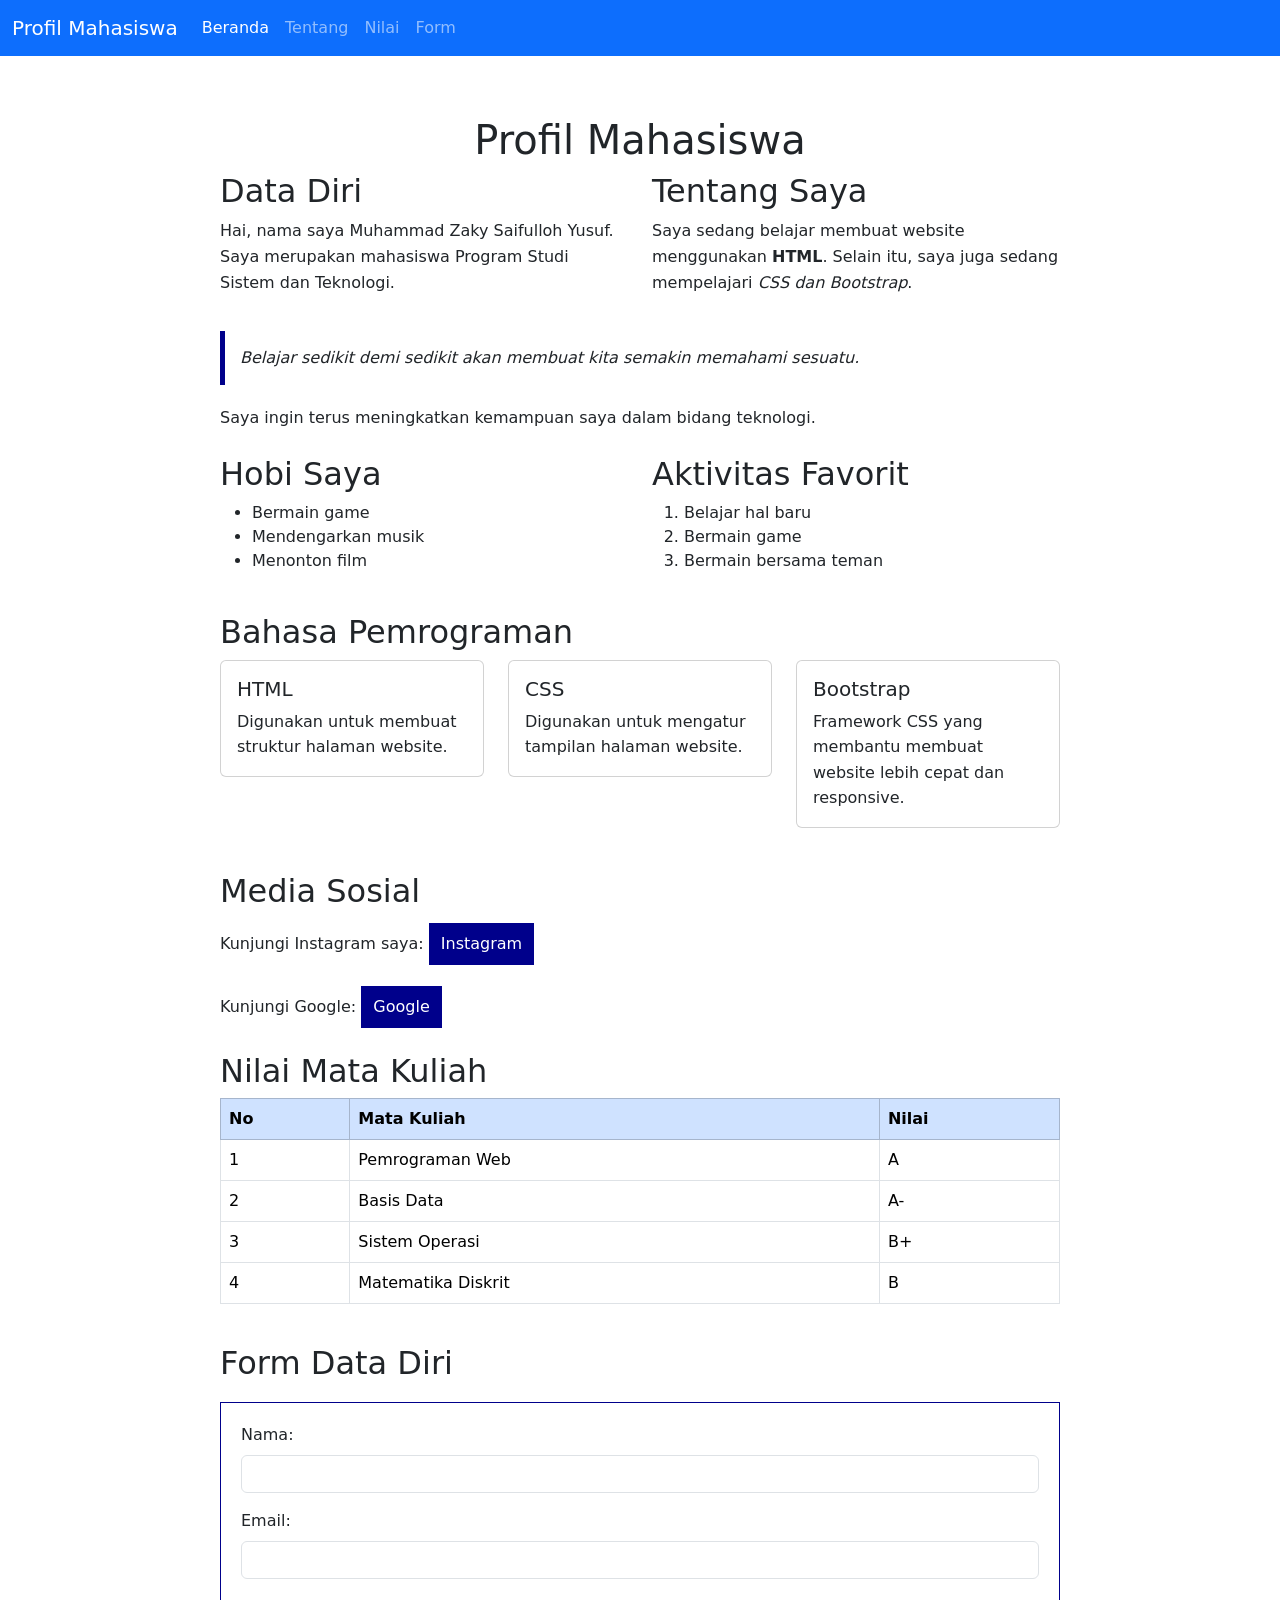
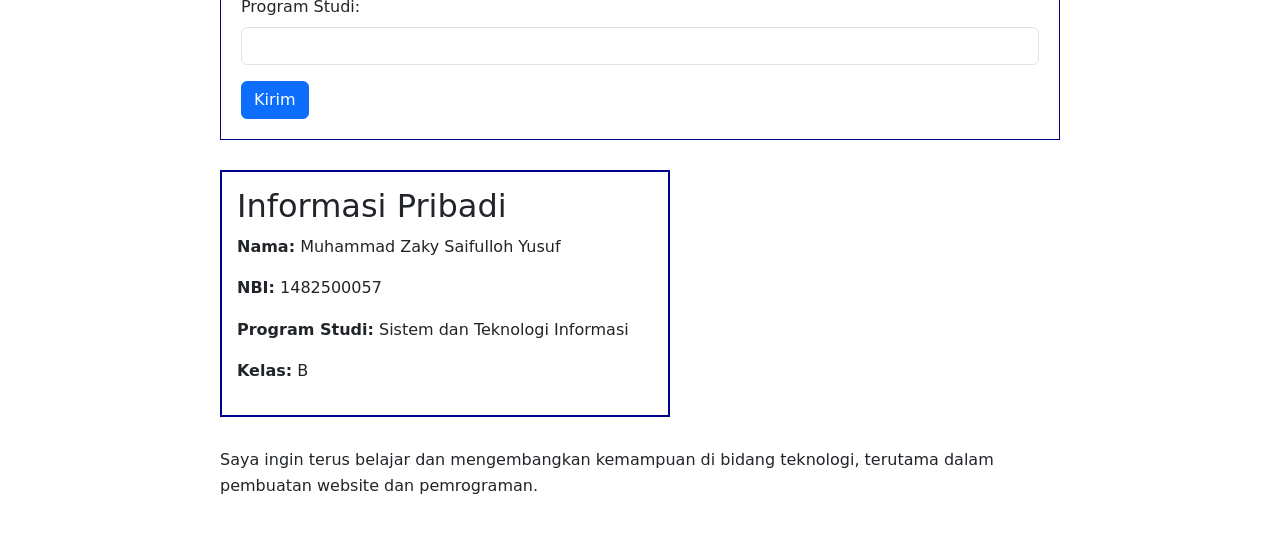
==== index.html @ 0a68be8d "Menambahkan project JavaScript" ====
<!DOCTYPE html>
<html lang="id">

<head>
    <meta charset="UTF-8">
    <meta name="viewport" content="width=device-width, initial-scale=1.0">

    <title>Profil Mahasiswa</title>

    <!-- CSS Buatan Sendiri -->
    <link rel="stylesheet" href="style.css">

    <!-- Bootstrap 5.3.3 -->
    <link
        href="https://cdn.jsdelivr.net/npm/bootstrap@5.3.3/dist/css/bootstrap.min.css"
        rel="stylesheet">
</head>

<body>

    <!-- ================= NAVBAR ================= -->

    <nav class="navbar navbar-expand-lg bg-primary navbar-dark">

        <div class="container-fluid">

            <a class="navbar-brand" href="#">
                Profil Mahasiswa
            </a>

            <button
                class="navbar-toggler"
                type="button"
                data-bs-toggle="collapse"
                data-bs-target="#navbarNav">

                <span class="navbar-toggler-icon"></span>

            </button>

            <div class="collapse navbar-collapse" id="navbarNav">

                <ul class="navbar-nav">

                    <li class="nav-item">
                        <a class="nav-link active" href="#">
                            Beranda
                        </a>
                    </li>

                    <li class="nav-item">
                        <a class="nav-link" href="#tentang">
                            Tentang
                        </a>
                    </li>

                    <li class="nav-item">
                        <a class="nav-link" href="#nilai">
                            Nilai
                        </a>
                    </li>

                    <li class="nav-item">
                        <a class="nav-link" href="#form">
                            Form
                        </a>
                    </li>

                </ul>

            </div>

        </div>

    </nav>


    <!-- ================= ISI HALAMAN ================= -->

    <div class="main-container">

        <!-- Judul -->

        <h1 class="text-center">
            Profil Mahasiswa
        </h1>


        <!-- ================= DATA DIRI & TENTANG ================= -->

        <div class="row">

            <div class="col-md-6">

                <h2>Data Diri</h2>

                <p>
                    Hai, nama saya Muhammad Zaky Saifulloh Yusuf.
                    Saya merupakan mahasiswa Program Studi Sistem
                    dan Teknologi.
                </p>

            </div>


            <div class="col-md-6" id="tentang">

                <h2>Tentang Saya</h2>

                <p>
                    Saya sedang belajar membuat website menggunakan
                    <strong>HTML</strong>. Selain itu, saya juga sedang
                    mempelajari <em>CSS dan Bootstrap</em>.
                </p>

            </div>

        </div>


        <!-- ================= KUTIPAN ================= -->

        <blockquote class="kutipan">

            Belajar sedikit demi sedikit akan membuat kita
            semakin memahami sesuatu.

        </blockquote>

        <p>
            Saya ingin terus meningkatkan kemampuan saya
            dalam bidang teknologi.
        </p>


        <!-- ================= HOBI & AKTIVITAS ================= -->

        <div class="row mt-4">

            <div class="col-md-6">

                <h2>Hobi Saya</h2>

                <ul>
                    <li>Bermain game</li>
                    <li>Mendengarkan musik</li>
                    <li>Menonton film</li>
                </ul>

            </div>


            <div class="col-md-6">

                <h2>Aktivitas Favorit</h2>

                <ol>
                    <li>Belajar hal baru</li>
                    <li>Bermain game</li>
                    <li>Bermain bersama teman</li>
                </ol>

            </div>

        </div>


        <!-- ================= BAHASA PEMROGRAMAN ================= -->

        <h2 class="mt-4">
            Bahasa Pemrograman
        </h2>

        <div class="row">

            <!-- HTML -->

            <div class="col-md-4">

                <div class="card">

                    <div class="card-body">

                        <h5 class="card-title">
                            HTML
                        </h5>

                        <p class="card-text">
                            Digunakan untuk membuat struktur
                            halaman website.
                        </p>

                    </div>

                </div>

            </div>


            <!-- CSS -->

            <div class="col-md-4">

                <div class="card">

                    <div class="card-body">

                        <h5 class="card-title">
                            CSS
                        </h5>

                        <p class="card-text">
                            Digunakan untuk mengatur tampilan
                            halaman website.
                        </p>

                    </div>

                </div>

            </div>


            <!-- Bootstrap -->

            <div class="col-md-4">

                <div class="card">

                    <div class="card-body">

                        <h5 class="card-title">
                            Bootstrap
                        </h5>

                        <p class="card-text">
                            Framework CSS yang membantu membuat
                            website lebih cepat dan responsive.
                        </p>

                    </div>

                </div>

            </div>

        </div>


        <!-- ================= MEDIA SOSIAL ================= -->

        <h2 class="mt-4">
            Media Sosial
        </h2>

        <p>
            Kunjungi Instagram saya:

            <a
                class="link-sosial"
                href="https://www.instagram.com/"
                target="_blank">

                Instagram

            </a>
        </p>

        <p>
            Kunjungi Google:

            <a
                class="link-sosial"
                href="https://www.google.com/"
                target="_blank">

                Google

            </a>
        </p>


        <!-- ================= NILAI ================= -->

        <h2 class="mt-4" id="nilai">
            Nilai Mata Kuliah
        </h2>

        <div class="table-responsive">

            <table class="table table-bordered table-hover">

                <thead class="table-primary">

                    <tr>
                        <th>No</th>
                        <th>Mata Kuliah</th>
                        <th>Nilai</th>
                    </tr>

                </thead>

                <tbody>

                    <tr>
                        <td>1</td>
                        <td>Pemrograman Web</td>
                        <td>A</td>
                    </tr>

                    <tr>
                        <td>2</td>
                        <td>Basis Data</td>
                        <td>A-</td>
                    </tr>

                    <tr>
                        <td>3</td>
                        <td>Sistem Operasi</td>
                        <td>B+</td>
                    </tr>

                    <tr>
                        <td>4</td>
                        <td>Matematika Diskrit</td>
                        <td>B</td>
                    </tr>

                </tbody>

            </table>

        </div>


        <!-- ================= FORM ================= -->

        <h2 class="mt-4" id="form">
            Form Data Diri
        </h2>

        <form>

            <div class="mb-3">

                <label
                    for="nama"
                    class="form-label">

                    Nama:

                </label>

                <input
                    type="text"
                    class="form-control"
                    id="nama"
                    name="nama">

            </div>


            <div class="mb-3">

                <label
                    for="email"
                    class="form-label">

                    Email:

                </label>

                <input
                    type="email"
                    class="form-control"
                    id="email"
                    name="email">

            </div>


            <div class="mb-3">

                <label
                    for="prodi"
                    class="form-label">

                    Program Studi:

                </label>

                <input
                    type="text"
                    class="form-control"
                    id="prodi"
                    name="prodi">

            </div>


            <button
                type="submit"
                class="btn btn-primary">

                Kirim

            </button>

        </form>


        <!-- ================= INFORMASI PRIBADI ================= -->

        <div class="info-pribadi">

            <h2>
                Informasi Pribadi
            </h2>

            <p>
                <b>Nama:</b>
                Muhammad Zaky Saifulloh Yusuf
            </p>

            <p>
                <b>NBI:</b>
                1482500057
            </p>

            <p>
                <b>Program Studi:</b>
                Sistem dan Teknologi Informasi
            </p>

            <p>
                <b>Kelas:</b>
                B
            </p>

        </div>


        <!-- ================= PENUTUP ================= -->

        <p class="penutup">

            Saya ingin terus belajar dan mengembangkan
            kemampuan di bidang teknologi, terutama dalam
            pembuatan website dan pemrograman.

        </p>

    </div>


    <!-- ================= BOOTSTRAP JAVASCRIPT ================= -->

    <script
    src="https://cdn.jsdelivr.net/npm/bootstrap@5.3.3/dist/js/bootstrap.bundle.min.js">
</script>

<script src="script.js"></script>

</body>

</html>
---- style.css ----
/* ================= DASAR ================= */

body {
    font-family: Arial, sans-serif;
    background-color: #f2f2f2;
    margin: 0;
}


/* ================= CONTAINER ================= */

.main-container {
    background-color: white;
    max-width: 900px;
    margin: 30px auto;
    padding: 30px;
    box-sizing: border-box;
}


/* ================= NAVBAR ================= */

.navbar {
    margin-bottom: 30px;
}


/* ================= JUDUL ================= */

h1 {
    color: darkblue;
    margin-bottom: 30px;
}

h2 {
    color: darkblue;
}


/* ================= PARAGRAF ================= */

p {
    font-size: 16px;
    line-height: 1.6;
}


/* ================= KUTIPAN ================= */

.kutipan {
    background-color: white;
    padding: 15px;
    border-left: 5px solid darkblue;
    font-style: italic;
    margin-top: 20px;
    margin-bottom: 20px;
}


/* ================= CARD ================= */

.card {
    height: 100%;
    margin-bottom: 20px;
}


/* ================= MEDIA SOSIAL ================= */

.link-sosial {
    display: inline-block;
    padding: 8px 12px;
    margin-top: 5px;
    text-decoration: none;
    background-color: darkblue;
    color: white;
}

.link-sosial:hover {
    background-color: #000066;
    color: white;
}


/* ================= FORM ================= */

form {
    background-color: white;
    padding: 20px;
    margin-top: 20px;
    margin-bottom: 30px;
    border: 1px solid darkblue;
}


/* ================= INFORMASI PRIBADI ================= */

.info-pribadi {
    background-color: white;
    padding: 15px;
    border-width: 2px;
    border-style: double;
    border-color: darkblue;
    margin-top: 30px;
    min-width: 300px;
    max-width: 450px;
}


/* ================= PENUTUP ================= */

.penutup {
    margin-top: 30px;
    margin-bottom: 0;
}
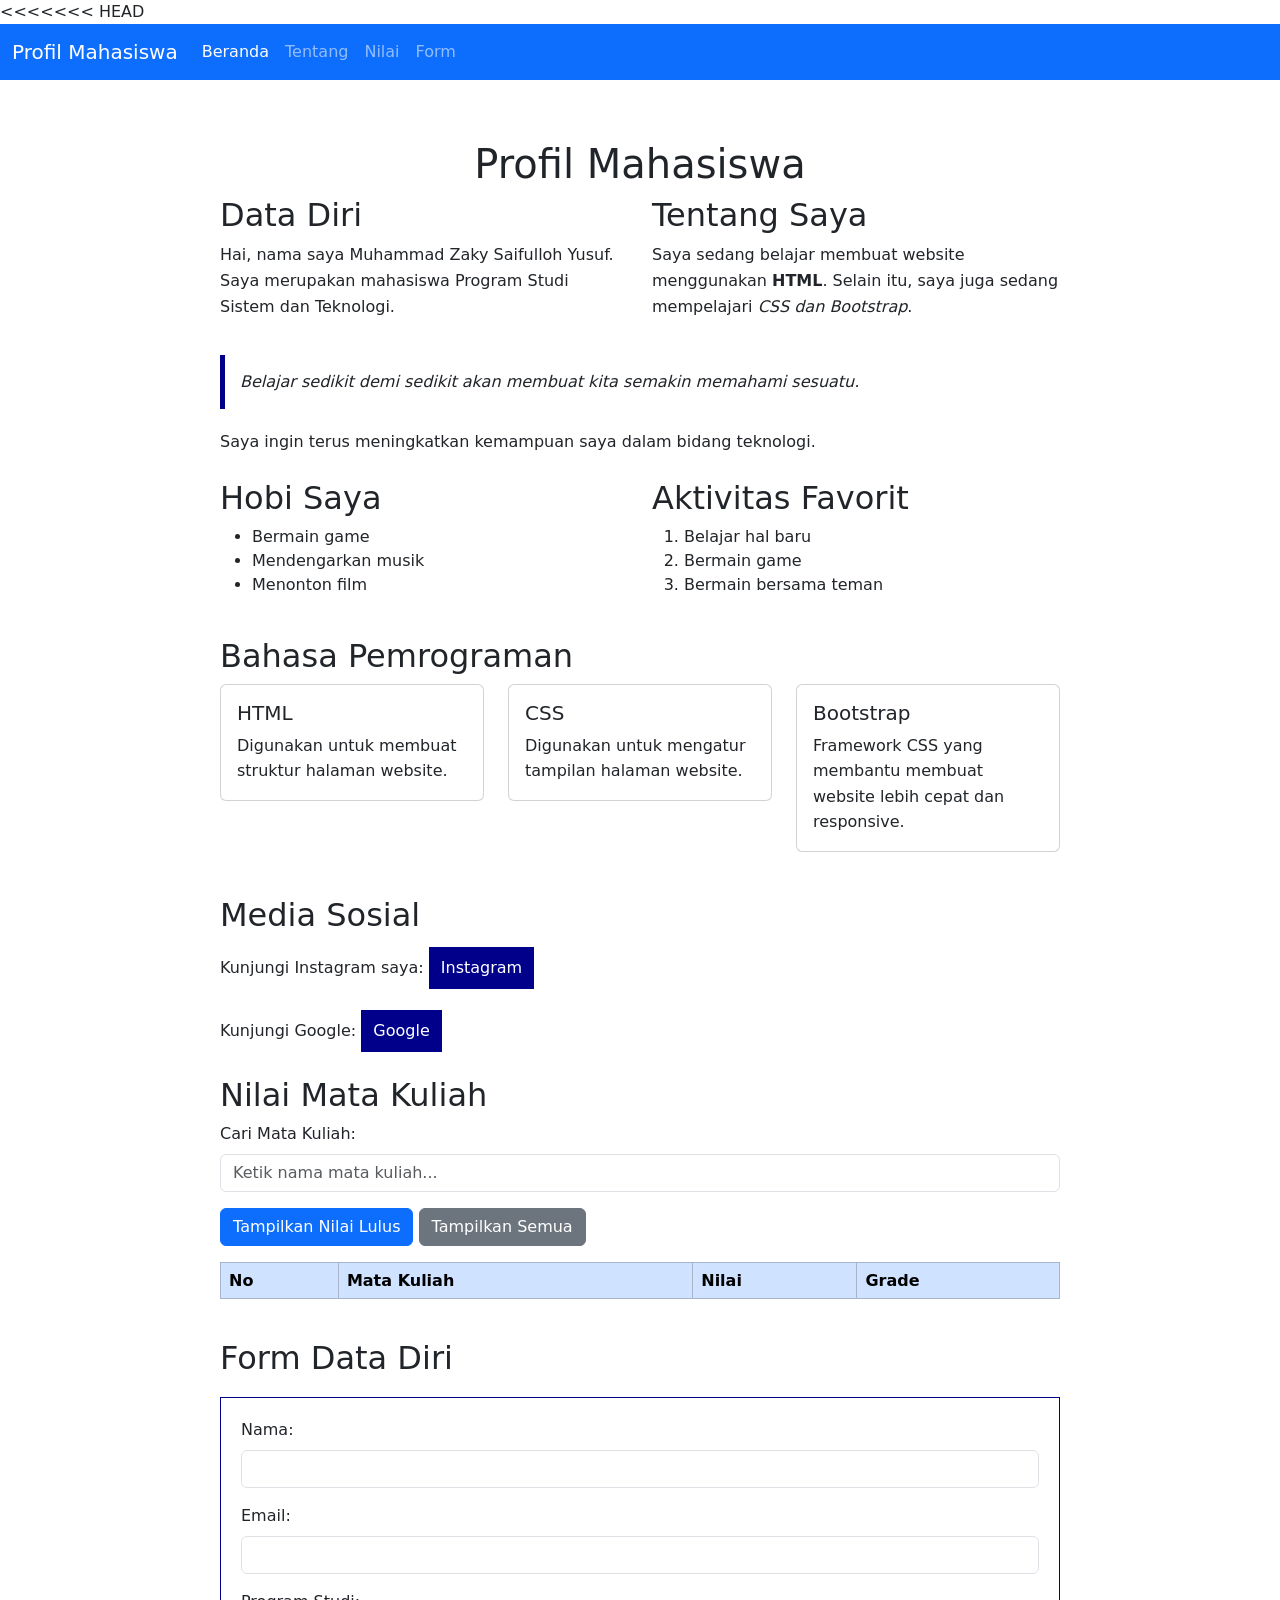
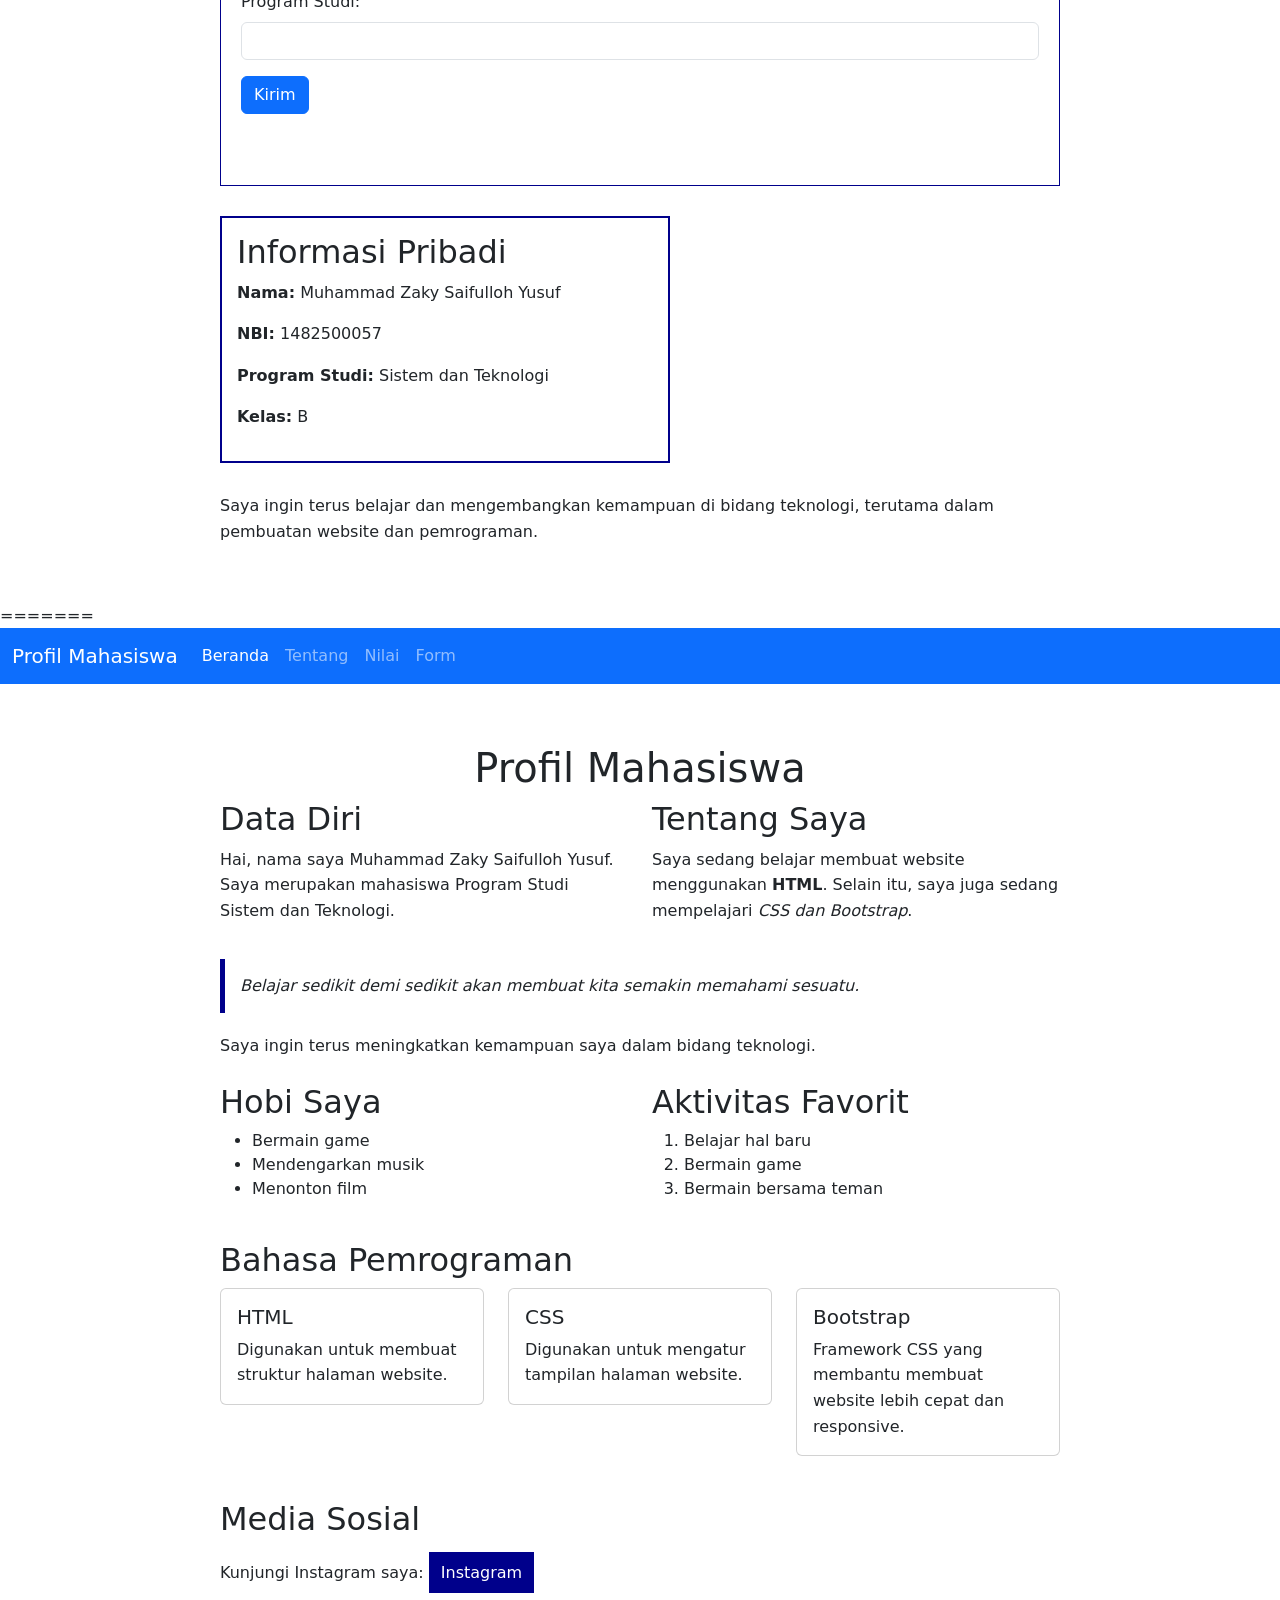
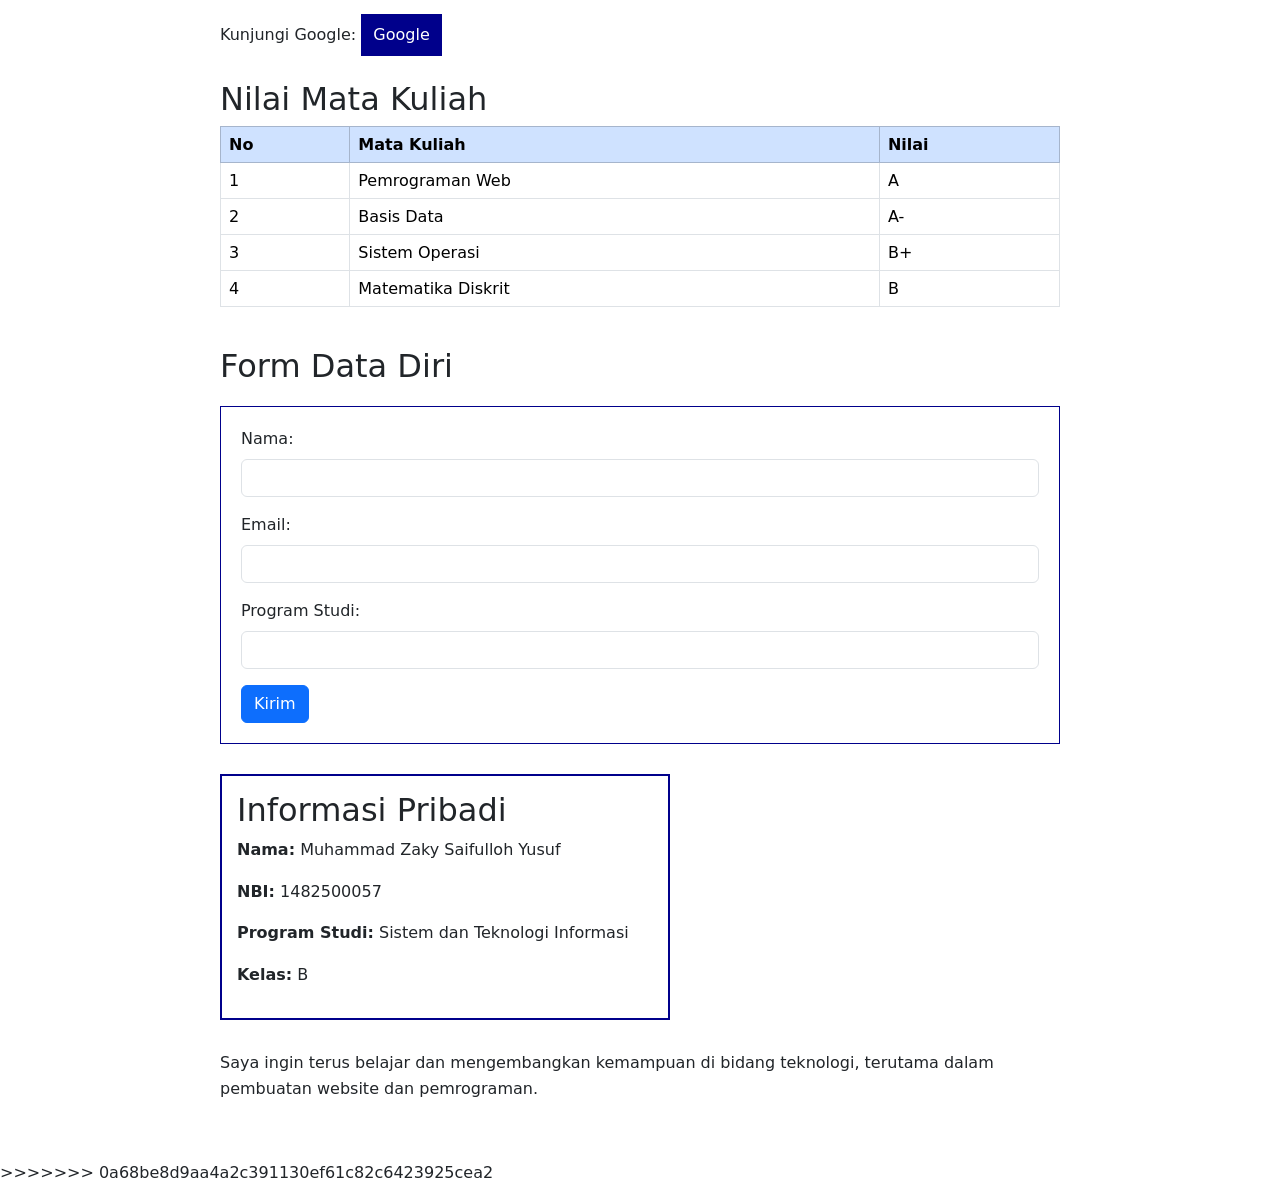
==== commit 823d4363: "Add files via upload" ====
--- a/index.html
+++ b/index.html
@@ -1,3 +1,528 @@
+<<<<<<< HEAD
+<!DOCTYPE html>
+<html lang="id">
+
+<head>
+    <meta charset="UTF-8">
+    <meta name="viewport" content="width=device-width, initial-scale=1.0">
+
+    <title>Profil Mahasiswa</title>
+
+    <!-- CSS Sendiri -->
+    <link rel="stylesheet" href="style.css">
+
+    <!-- Bootstrap -->
+    <link
+        href="https://cdn.jsdelivr.net/npm/bootstrap@5.3.3/dist/css/bootstrap.min.css"
+        rel="stylesheet">
+</head>
+
+<body>
+
+    <!-- ================= NAVBAR ================= -->
+
+    <nav class="navbar navbar-expand-lg bg-primary navbar-dark">
+
+        <div class="container-fluid">
+
+            <a class="navbar-brand" href="#">
+                Profil Mahasiswa
+            </a>
+
+            <button
+                class="navbar-toggler"
+                type="button"
+                data-bs-toggle="collapse"
+                data-bs-target="#navbarNav">
+
+                <span class="navbar-toggler-icon"></span>
+
+            </button>
+
+            <div class="collapse navbar-collapse" id="navbarNav">
+
+                <ul class="navbar-nav">
+
+                    <li class="nav-item">
+                        <a class="nav-link active" href="#">
+                            Beranda
+                        </a>
+                    </li>
+
+                    <li class="nav-item">
+                        <a class="nav-link" href="#tentang">
+                            Tentang
+                        </a>
+                    </li>
+
+                    <li class="nav-item">
+                        <a class="nav-link" href="#nilai">
+                            Nilai
+                        </a>
+                    </li>
+
+                    <li class="nav-item">
+                        <a class="nav-link" href="#form">
+                            Form
+                        </a>
+                    </li>
+
+                </ul>
+
+            </div>
+
+        </div>
+
+    </nav>
+
+
+    <!-- ================= KONTEN UTAMA ================= -->
+
+    <div class="main-container">
+
+        <h1 class="text-center">
+            Profil Mahasiswa
+        </h1>
+
+
+        <!-- ================= DATA DIRI ================= -->
+
+        <div class="row">
+
+            <div class="col-md-6">
+
+                <h2>
+                    Data Diri
+                </h2>
+
+                <p>
+                    Hai, nama saya Muhammad Zaky Saifulloh Yusuf.
+                    Saya merupakan mahasiswa Program Studi Sistem dan Teknologi.
+                </p>
+
+            </div>
+
+
+            <div class="col-md-6" id="tentang">
+
+                <h2>
+                    Tentang Saya
+                </h2>
+
+                <p>
+                    Saya sedang belajar membuat website menggunakan
+                    <strong>HTML</strong>.
+                    Selain itu, saya juga sedang mempelajari
+                    <em>CSS dan Bootstrap</em>.
+                </p>
+
+            </div>
+
+        </div>
+
+
+        <!-- ================= KUTIPAN ================= -->
+
+        <blockquote class="kutipan">
+
+            Belajar sedikit demi sedikit akan membuat kita semakin memahami sesuatu.
+
+        </blockquote>
+
+
+        <p>
+            Saya ingin terus meningkatkan kemampuan saya dalam bidang teknologi.
+        </p>
+
+
+        <!-- ================= HOBI DAN AKTIVITAS ================= -->
+
+        <div class="row mt-4">
+
+            <div class="col-md-6">
+
+                <h2>
+                    Hobi Saya
+                </h2>
+
+                <ul>
+
+                    <li>
+                        Bermain game
+                    </li>
+
+                    <li>
+                        Mendengarkan musik
+                    </li>
+
+                    <li>
+                        Menonton film
+                    </li>
+
+                </ul>
+
+            </div>
+
+
+            <div class="col-md-6">
+
+                <h2>
+                    Aktivitas Favorit
+                </h2>
+
+                <ol>
+
+                    <li>
+                        Belajar hal baru
+                    </li>
+
+                    <li>
+                        Bermain game
+                    </li>
+
+                    <li>
+                        Bermain bersama teman
+                    </li>
+
+                </ol>
+
+            </div>
+
+        </div>
+
+
+        <!-- ================= BAHASA PEMROGRAMAN ================= -->
+
+        <h2 class="mt-4">
+            Bahasa Pemrograman
+        </h2>
+
+
+        <div class="row">
+
+            <div class="col-md-4">
+
+                <div class="card">
+
+                    <div class="card-body">
+
+                        <h5 class="card-title">
+                            HTML
+                        </h5>
+
+                        <p class="card-text">
+                            Digunakan untuk membuat struktur halaman website.
+                        </p>
+
+                    </div>
+
+                </div>
+
+            </div>
+
+
+            <div class="col-md-4">
+
+                <div class="card">
+
+                    <div class="card-body">
+
+                        <h5 class="card-title">
+                            CSS
+                        </h5>
+
+                        <p class="card-text">
+                            Digunakan untuk mengatur tampilan halaman website.
+                        </p>
+
+                    </div>
+
+                </div>
+
+            </div>
+
+
+            <div class="col-md-4">
+
+                <div class="card">
+
+                    <div class="card-body">
+
+                        <h5 class="card-title">
+                            Bootstrap
+                        </h5>
+
+                        <p class="card-text">
+                            Framework CSS yang membantu membuat website
+                            lebih cepat dan responsive.
+                        </p>
+
+                    </div>
+
+                </div>
+
+            </div>
+
+        </div>
+
+
+        <!-- ================= MEDIA SOSIAL ================= -->
+
+        <h2 class="mt-4">
+            Media Sosial
+        </h2>
+
+
+        <p>
+
+            Kunjungi Instagram saya:
+
+            <a
+                class="link-sosial"
+                href="https://www.instagram.com/"
+                target="_blank">
+
+                Instagram
+
+            </a>
+
+        </p>
+
+
+        <p>
+
+            Kunjungi Google:
+
+            <a
+                class="link-sosial"
+                href="https://www.google.com/"
+                target="_blank">
+
+                Google
+
+            </a>
+
+        </p>
+
+
+        <!-- ================= NILAI ================= -->
+
+        <h2 class="mt-4" id="nilai">
+            Nilai Mata Kuliah
+        </h2>
+
+
+        <!-- PENCARIAN -->
+
+        <div class="mb-3">
+
+            <label for="pencarian" class="form-label">
+                Cari Mata Kuliah:
+            </label>
+
+            <input
+                type="text"
+                class="form-control"
+                id="pencarian"
+                placeholder="Ketik nama mata kuliah...">
+
+        </div>
+
+
+        <!-- TOMBOL -->
+
+        <div class="mb-3">
+
+            <button
+                type="button"
+                class="btn btn-primary"
+                id="btnLulus">
+
+                Tampilkan Nilai Lulus
+
+            </button>
+
+
+            <button
+                type="button"
+                class="btn btn-secondary"
+                id="btnSemua">
+
+                Tampilkan Semua
+
+            </button>
+
+        </div>
+
+
+        <!-- TABEL NILAI -->
+
+        <div class="table-responsive">
+
+            <table class="table table-bordered table-hover">
+
+                <thead class="table-primary">
+
+                    <tr>
+
+                        <th>
+                            No
+                        </th>
+
+                        <th>
+                            Mata Kuliah
+                        </th>
+
+                        <th>
+                            Nilai
+                        </th>
+
+                        <th>
+                            Grade
+                        </th>
+
+                    </tr>
+
+                </thead>
+
+
+                <tbody id="nilai-body">
+
+                </tbody>
+
+            </table>
+
+        </div>
+
+
+        <!-- ================= FORM DATA DIRI ================= -->
+
+        <h2 class="mt-4" id="form">
+            Form Data Diri
+        </h2>
+
+
+        <form id="formDataDiri">
+
+            <div class="mb-3">
+
+                <label for="nama" class="form-label">
+                    Nama:
+                </label>
+
+                <input
+                    type="text"
+                    class="form-control"
+                    id="nama"
+                    name="nama">
+
+            </div>
+
+
+            <div class="mb-3">
+
+                <label for="email" class="form-label">
+                    Email:
+                </label>
+
+                <input
+                    type="email"
+                    class="form-control"
+                    id="email"
+                    name="email">
+
+            </div>
+
+
+            <div class="mb-3">
+
+                <label for="prodi" class="form-label">
+                    Program Studi:
+                </label>
+
+                <input
+                    type="text"
+                    class="form-control"
+                    id="prodi"
+                    name="prodi">
+
+            </div>
+
+
+            <button
+                type="submit"
+                class="btn btn-primary">
+
+                Kirim
+
+            </button>
+
+
+            <!-- PESAN VALIDASI -->
+
+            <p id="pesanForm" class="pesan-form"></p>
+
+        </form>
+
+
+        <!-- ================= INFORMASI PRIBADI ================= -->
+
+        <div class="info-pribadi">
+
+            <h2>
+                Informasi Pribadi
+            </h2>
+
+            <p>
+                <b>Nama:</b>
+                Muhammad Zaky Saifulloh Yusuf
+            </p>
+
+            <p>
+                <b>NBI:</b>
+                1482500057
+            </p>
+
+            <p>
+                <b>Program Studi:</b>
+                Sistem dan Teknologi
+            </p>
+
+            <p>
+                <b>Kelas:</b>
+                B
+            </p>
+
+        </div>
+
+
+        <!-- ================= PENUTUP ================= -->
+
+        <p class="penutup">
+
+            Saya ingin terus belajar dan mengembangkan kemampuan
+            di bidang teknologi, terutama dalam pembuatan website
+            dan pemrograman.
+
+        </p>
+
+    </div>
+
+
+    <!-- ================= BOOTSTRAP JAVASCRIPT ================= -->
+
+    <script
+        src="https://cdn.jsdelivr.net/npm/bootstrap@5.3.3/dist/js/bootstrap.bundle.min.js">
+    </script>
+
+
+    <!-- ================= JAVASCRIPT SENDIRI ================= -->
+
+    <script src="script.js"></script>
+
+</body>
+
+=======
 <!DOCTYPE html>
 <html lang="id">
 
@@ -463,4 +988,5 @@
 
 </body>
 
+>>>>>>> 0a68be8d9aa4a2c391130ef61c82c6423925cea2
 </html>
--- a/style.css
+++ b/style.css
@@ -1,3 +1,174 @@
+<<<<<<< HEAD
+/* ===============================
+   TAMPILAN DASAR
+================================ */
+
+body {
+    font-family: Arial, sans-serif;
+    background-color: #f2f2f2;
+    margin: 0;
+}
+
+
+/* ===============================
+   CONTAINER UTAMA
+================================ */
+
+.main-container {
+    background-color: white;
+    max-width: 900px;
+    margin: 30px auto;
+    padding: 30px;
+    box-sizing: border-box;
+}
+
+
+/* ===============================
+   NAVBAR
+================================ */
+
+.navbar {
+    margin-bottom: 30px;
+}
+
+
+/* ===============================
+   JUDUL
+================================ */
+
+h1 {
+    color: darkblue;
+    margin-bottom: 30px;
+}
+
+h2 {
+    color: darkblue;
+}
+
+
+/* ===============================
+   PARAGRAF
+================================ */
+
+p {
+    font-size: 16px;
+    line-height: 1.6;
+}
+
+
+/* ===============================
+   KUTIPAN
+================================ */
+
+.kutipan {
+    background-color: white;
+    padding: 15px;
+    border-left: 5px solid darkblue;
+    font-style: italic;
+    margin-top: 20px;
+    margin-bottom: 20px;
+}
+
+
+/* ===============================
+   CARD
+================================ */
+
+.card {
+    height: 100%;
+    margin-bottom: 20px;
+}
+
+
+/* ===============================
+   LINK SOSIAL
+================================ */
+
+.link-sosial {
+    display: inline-block;
+    padding: 8px 12px;
+    margin-top: 5px;
+    text-decoration: none;
+    background-color: darkblue;
+    color: white;
+}
+
+.link-sosial:hover {
+    background-color: #000066;
+    color: white;
+}
+
+
+/* ===============================
+   FORM
+================================ */
+
+form {
+    background-color: white;
+    padding: 20px;
+    margin-top: 20px;
+    margin-bottom: 30px;
+    border: 1px solid darkblue;
+}
+
+
+/* ===============================
+   INFORMASI PRIBADI
+================================ */
+
+.info-pribadi {
+    background-color: white;
+    padding: 15px;
+    border-width: 2px;
+    border-style: double;
+    border-color: darkblue;
+    margin-top: 30px;
+    min-width: 300px;
+    max-width: 450px;
+}
+
+
+/* ===============================
+   PENUTUP
+================================ */
+
+.penutup {
+    margin-top: 30px;
+    margin-bottom: 0;
+}
+
+
+/* ===============================
+   PESAN FORM
+================================ */
+
+.pesan-form {
+    margin-top: 15px;
+    padding: 10px;
+    border-radius: 5px;
+}
+
+
+/* ===============================
+   PESAN BERHASIL
+================================ */
+
+.pesan-sukses {
+    background-color: #d1e7dd;
+    color: #0f5132;
+    border: 1px solid #badbcc;
+}
+
+
+/* ===============================
+   PESAN ERROR
+================================ */
+
+.pesan-error {
+    background-color: #f8d7da;
+    color: #842029;
+    border: 1px solid #f5c2c7;
+=======
 /* ================= DASAR ================= */
 
 body {
@@ -112,4 +283,5 @@
 .penutup {
     margin-top: 30px;
     margin-bottom: 0;
+>>>>>>> 0a68be8d9aa4a2c391130ef61c82c6423925cea2
 }
--- a/style.css
+++ b/style.css
@@ -1,3 +1,174 @@
+<<<<<<< HEAD
+/* ===============================
+   TAMPILAN DASAR
+================================ */
+
+body {
+    font-family: Arial, sans-serif;
+    background-color: #f2f2f2;
+    margin: 0;
+}
+
+
+/* ===============================
+   CONTAINER UTAMA
+================================ */
+
+.main-container {
+    background-color: white;
+    max-width: 900px;
+    margin: 30px auto;
+    padding: 30px;
+    box-sizing: border-box;
+}
+
+
+/* ===============================
+   NAVBAR
+================================ */
+
+.navbar {
+    margin-bottom: 30px;
+}
+
+
+/* ===============================
+   JUDUL
+================================ */
+
+h1 {
+    color: darkblue;
+    margin-bottom: 30px;
+}
+
+h2 {
+    color: darkblue;
+}
+
+
+/* ===============================
+   PARAGRAF
+================================ */
+
+p {
+    font-size: 16px;
+    line-height: 1.6;
+}
+
+
+/* ===============================
+   KUTIPAN
+================================ */
+
+.kutipan {
+    background-color: white;
+    padding: 15px;
+    border-left: 5px solid darkblue;
+    font-style: italic;
+    margin-top: 20px;
+    margin-bottom: 20px;
+}
+
+
+/* ===============================
+   CARD
+================================ */
+
+.card {
+    height: 100%;
+    margin-bottom: 20px;
+}
+
+
+/* ===============================
+   LINK SOSIAL
+================================ */
+
+.link-sosial {
+    display: inline-block;
+    padding: 8px 12px;
+    margin-top: 5px;
+    text-decoration: none;
+    background-color: darkblue;
+    color: white;
+}
+
+.link-sosial:hover {
+    background-color: #000066;
+    color: white;
+}
+
+
+/* ===============================
+   FORM
+================================ */
+
+form {
+    background-color: white;
+    padding: 20px;
+    margin-top: 20px;
+    margin-bottom: 30px;
+    border: 1px solid darkblue;
+}
+
+
+/* ===============================
+   INFORMASI PRIBADI
+================================ */
+
+.info-pribadi {
+    background-color: white;
+    padding: 15px;
+    border-width: 2px;
+    border-style: double;
+    border-color: darkblue;
+    margin-top: 30px;
+    min-width: 300px;
+    max-width: 450px;
+}
+
+
+/* ===============================
+   PENUTUP
+================================ */
+
+.penutup {
+    margin-top: 30px;
+    margin-bottom: 0;
+}
+
+
+/* ===============================
+   PESAN FORM
+================================ */
+
+.pesan-form {
+    margin-top: 15px;
+    padding: 10px;
+    border-radius: 5px;
+}
+
+
+/* ===============================
+   PESAN BERHASIL
+================================ */
+
+.pesan-sukses {
+    background-color: #d1e7dd;
+    color: #0f5132;
+    border: 1px solid #badbcc;
+}
+
+
+/* ===============================
+   PESAN ERROR
+================================ */
+
+.pesan-error {
+    background-color: #f8d7da;
+    color: #842029;
+    border: 1px solid #f5c2c7;
+=======
 /* ================= DASAR ================= */
 
 body {
@@ -112,4 +283,5 @@
 .penutup {
     margin-top: 30px;
     margin-bottom: 0;
+>>>>>>> 0a68be8d9aa4a2c391130ef61c82c6423925cea2
 }
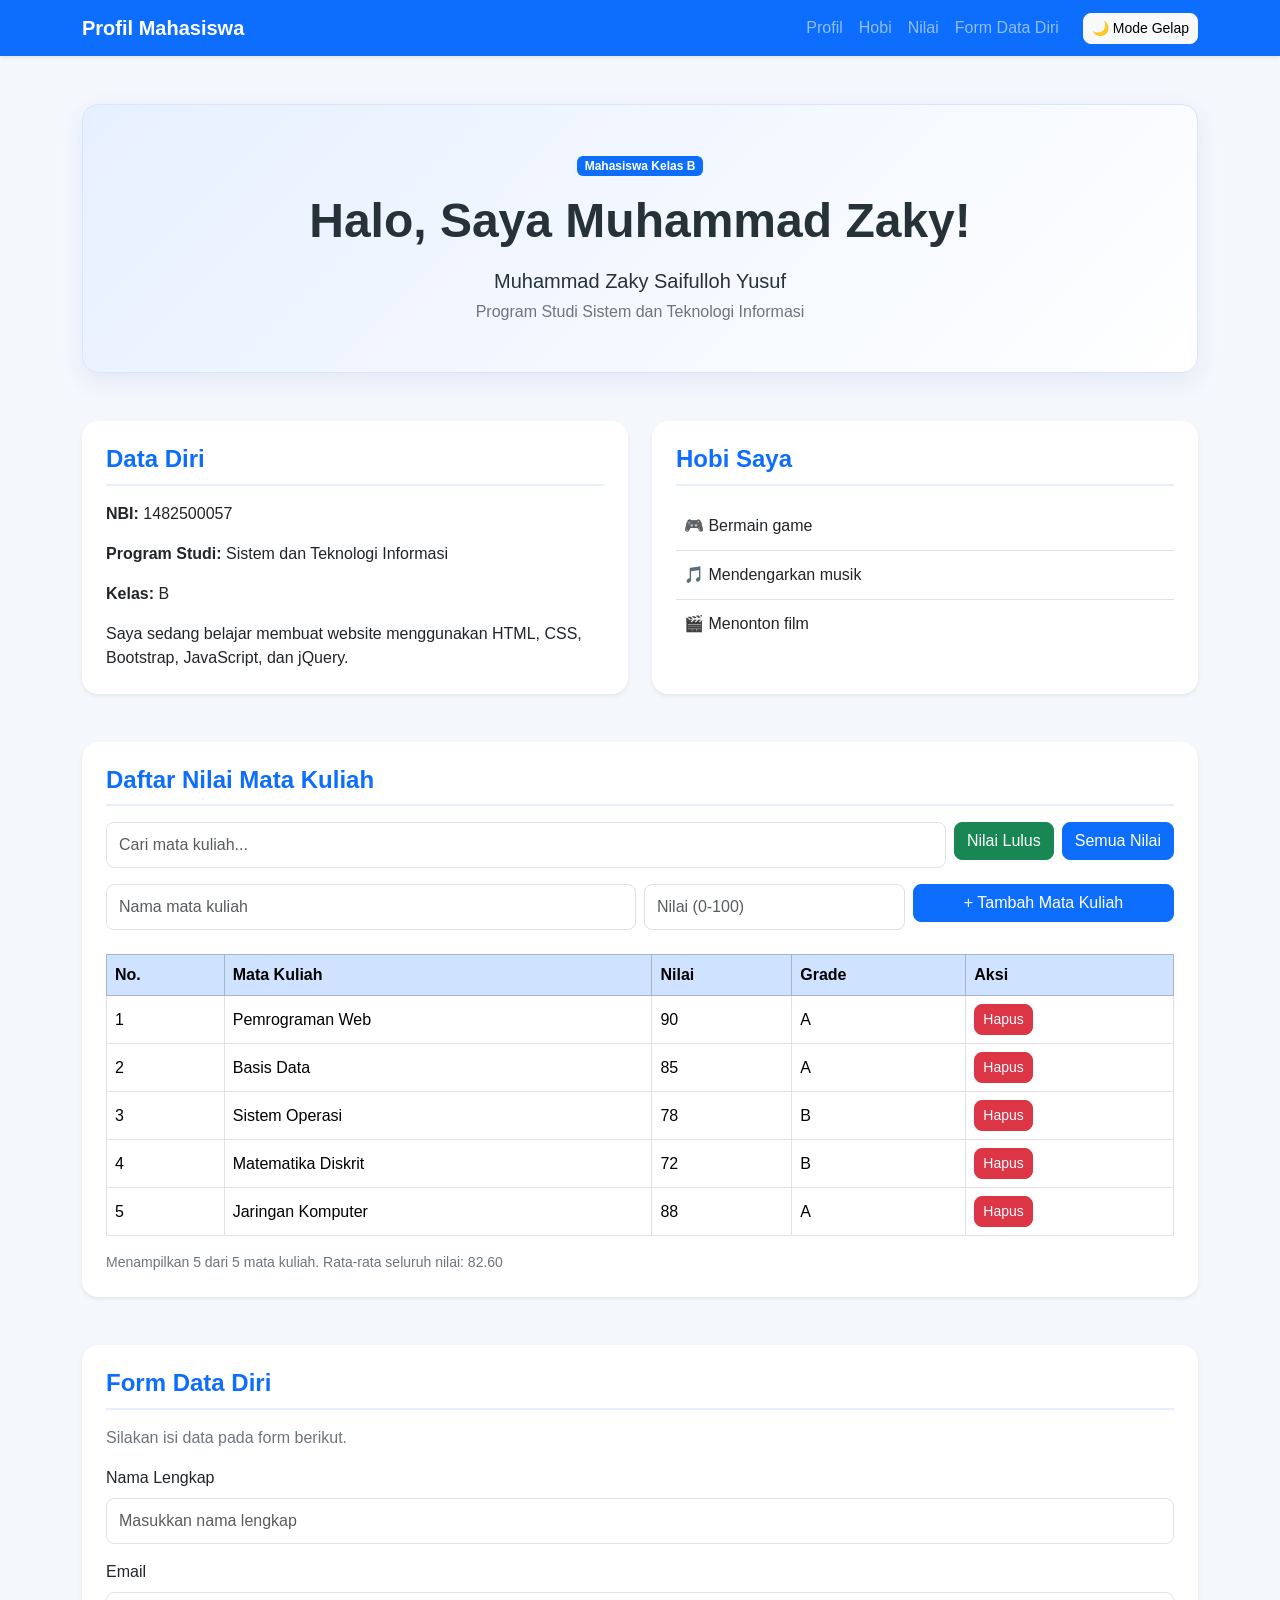
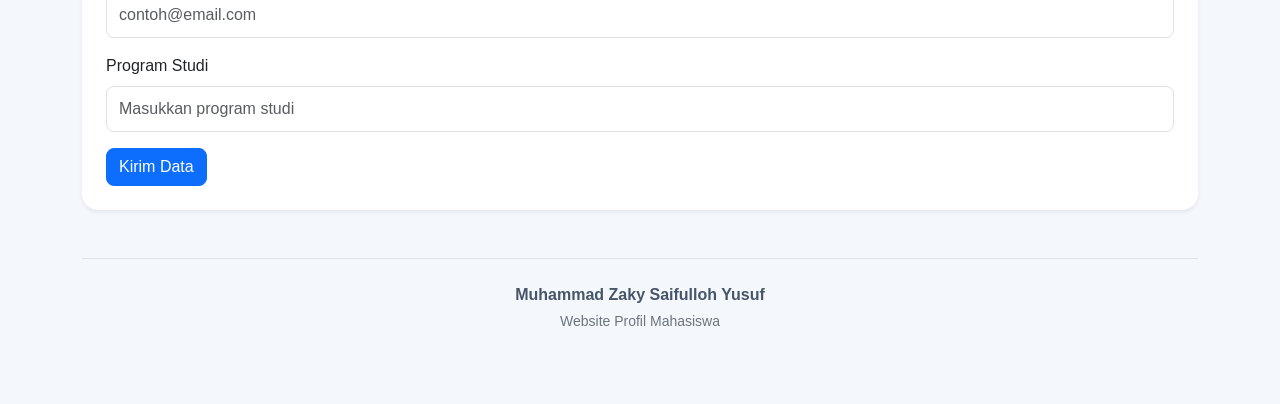
==== commit dbd19cbf: "Add files via upload" ====
--- a/index.html
+++ b/index.html
@@ -1,992 +1,179 @@
-<<<<<<< HEAD
-<!DOCTYPE html>
-<html lang="id">
-
-<head>
-    <meta charset="UTF-8">
-    <meta name="viewport" content="width=device-width, initial-scale=1.0">
-
-    <title>Profil Mahasiswa</title>
-
-    <!-- CSS Sendiri -->
-    <link rel="stylesheet" href="style.css">
-
-    <!-- Bootstrap -->
-    <link
-        href="https://cdn.jsdelivr.net/npm/bootstrap@5.3.3/dist/css/bootstrap.min.css"
-        rel="stylesheet">
-</head>
-
-<body>
-
-    <!-- ================= NAVBAR ================= -->
-
-    <nav class="navbar navbar-expand-lg bg-primary navbar-dark">
-
-        <div class="container-fluid">
-
-            <a class="navbar-brand" href="#">
-                Profil Mahasiswa
-            </a>
-
-            <button
-                class="navbar-toggler"
-                type="button"
-                data-bs-toggle="collapse"
-                data-bs-target="#navbarNav">
-
-                <span class="navbar-toggler-icon"></span>
-
-            </button>
-
-            <div class="collapse navbar-collapse" id="navbarNav">
-
-                <ul class="navbar-nav">
-
-                    <li class="nav-item">
-                        <a class="nav-link active" href="#">
-                            Beranda
-                        </a>
-                    </li>
-
-                    <li class="nav-item">
-                        <a class="nav-link" href="#tentang">
-                            Tentang
-                        </a>
-                    </li>
-
-                    <li class="nav-item">
-                        <a class="nav-link" href="#nilai">
-                            Nilai
-                        </a>
-                    </li>
-
-                    <li class="nav-item">
-                        <a class="nav-link" href="#form">
-                            Form
-                        </a>
-                    </li>
-
-                </ul>
-
-            </div>
-
-        </div>
-
-    </nav>
-
-
-    <!-- ================= KONTEN UTAMA ================= -->
-
-    <div class="main-container">
-
-        <h1 class="text-center">
-            Profil Mahasiswa
-        </h1>
-
-
-        <!-- ================= DATA DIRI ================= -->
-
-        <div class="row">
-
-            <div class="col-md-6">
-
-                <h2>
-                    Data Diri
-                </h2>
-
-                <p>
-                    Hai, nama saya Muhammad Zaky Saifulloh Yusuf.
-                    Saya merupakan mahasiswa Program Studi Sistem dan Teknologi.
-                </p>
-
-            </div>
-
-
-            <div class="col-md-6" id="tentang">
-
-                <h2>
-                    Tentang Saya
-                </h2>
-
-                <p>
-                    Saya sedang belajar membuat website menggunakan
-                    <strong>HTML</strong>.
-                    Selain itu, saya juga sedang mempelajari
-                    <em>CSS dan Bootstrap</em>.
-                </p>
-
-            </div>
-
-        </div>
-
-
-        <!-- ================= KUTIPAN ================= -->
-
-        <blockquote class="kutipan">
-
-            Belajar sedikit demi sedikit akan membuat kita semakin memahami sesuatu.
-
-        </blockquote>
-
-
-        <p>
-            Saya ingin terus meningkatkan kemampuan saya dalam bidang teknologi.
-        </p>
-
-
-        <!-- ================= HOBI DAN AKTIVITAS ================= -->
-
-        <div class="row mt-4">
-
-            <div class="col-md-6">
-
-                <h2>
-                    Hobi Saya
-                </h2>
-
-                <ul>
-
-                    <li>
-                        Bermain game
-                    </li>
-
-                    <li>
-                        Mendengarkan musik
-                    </li>
-
-                    <li>
-                        Menonton film
-                    </li>
-
-                </ul>
-
-            </div>
-
-
-            <div class="col-md-6">
-
-                <h2>
-                    Aktivitas Favorit
-                </h2>
-
-                <ol>
-
-                    <li>
-                        Belajar hal baru
-                    </li>
-
-                    <li>
-                        Bermain game
-                    </li>
-
-                    <li>
-                        Bermain bersama teman
-                    </li>
-
-                </ol>
-
-            </div>
-
-        </div>
-
-
-        <!-- ================= BAHASA PEMROGRAMAN ================= -->
-
-        <h2 class="mt-4">
-            Bahasa Pemrograman
-        </h2>
-
-
-        <div class="row">
-
-            <div class="col-md-4">
-
-                <div class="card">
-
-                    <div class="card-body">
-
-                        <h5 class="card-title">
-                            HTML
-                        </h5>
-
-                        <p class="card-text">
-                            Digunakan untuk membuat struktur halaman website.
-                        </p>
-
-                    </div>
-
-                </div>
-
-            </div>
-
-
-            <div class="col-md-4">
-
-                <div class="card">
-
-                    <div class="card-body">
-
-                        <h5 class="card-title">
-                            CSS
-                        </h5>
-
-                        <p class="card-text">
-                            Digunakan untuk mengatur tampilan halaman website.
-                        </p>
-
-                    </div>
-
-                </div>
-
-            </div>
-
-
-            <div class="col-md-4">
-
-                <div class="card">
-
-                    <div class="card-body">
-
-                        <h5 class="card-title">
-                            Bootstrap
-                        </h5>
-
-                        <p class="card-text">
-                            Framework CSS yang membantu membuat website
-                            lebih cepat dan responsive.
-                        </p>
-
-                    </div>
-
-                </div>
-
-            </div>
-
-        </div>
-
-
-        <!-- ================= MEDIA SOSIAL ================= -->
-
-        <h2 class="mt-4">
-            Media Sosial
-        </h2>
-
-
-        <p>
-
-            Kunjungi Instagram saya:
-
-            <a
-                class="link-sosial"
-                href="https://www.instagram.com/"
-                target="_blank">
-
-                Instagram
-
-            </a>
-
-        </p>
-
-
-        <p>
-
-            Kunjungi Google:
-
-            <a
-                class="link-sosial"
-                href="https://www.google.com/"
-                target="_blank">
-
-                Google
-
-            </a>
-
-        </p>
-
-
-        <!-- ================= NILAI ================= -->
-
-        <h2 class="mt-4" id="nilai">
-            Nilai Mata Kuliah
-        </h2>
-
-
-        <!-- PENCARIAN -->
-
-        <div class="mb-3">
-
-            <label for="pencarian" class="form-label">
-                Cari Mata Kuliah:
-            </label>
-
-            <input
-                type="text"
-                class="form-control"
-                id="pencarian"
-                placeholder="Ketik nama mata kuliah...">
-
-        </div>
-
-
-        <!-- TOMBOL -->
-
-        <div class="mb-3">
-
-            <button
-                type="button"
-                class="btn btn-primary"
-                id="btnLulus">
-
-                Tampilkan Nilai Lulus
-
-            </button>
-
-
-            <button
-                type="button"
-                class="btn btn-secondary"
-                id="btnSemua">
-
-                Tampilkan Semua
-
-            </button>
-
-        </div>
-
-
-        <!-- TABEL NILAI -->
-
-        <div class="table-responsive">
-
-            <table class="table table-bordered table-hover">
-
-                <thead class="table-primary">
-
-                    <tr>
-
-                        <th>
-                            No
-                        </th>
-
-                        <th>
-                            Mata Kuliah
-                        </th>
-
-                        <th>
-                            Nilai
-                        </th>
-
-                        <th>
-                            Grade
-                        </th>
-
-                    </tr>
-
-                </thead>
-
-
-                <tbody id="nilai-body">
-
-                </tbody>
-
-            </table>
-
-        </div>
-
-
-        <!-- ================= FORM DATA DIRI ================= -->
-
-        <h2 class="mt-4" id="form">
-            Form Data Diri
-        </h2>
-
-
-        <form id="formDataDiri">
-
-            <div class="mb-3">
-
-                <label for="nama" class="form-label">
-                    Nama:
-                </label>
-
-                <input
-                    type="text"
-                    class="form-control"
-                    id="nama"
-                    name="nama">
-
-            </div>
-
-
-            <div class="mb-3">
-
-                <label for="email" class="form-label">
-                    Email:
-                </label>
-
-                <input
-                    type="email"
-                    class="form-control"
-                    id="email"
-                    name="email">
-
-            </div>
-
-
-            <div class="mb-3">
-
-                <label for="prodi" class="form-label">
-                    Program Studi:
-                </label>
-
-                <input
-                    type="text"
-                    class="form-control"
-                    id="prodi"
-                    name="prodi">
-
-            </div>
-
-
-            <button
-                type="submit"
-                class="btn btn-primary">
-
-                Kirim
-
-            </button>
-
-
-            <!-- PESAN VALIDASI -->
-
-            <p id="pesanForm" class="pesan-form"></p>
-
-        </form>
-
-
-        <!-- ================= INFORMASI PRIBADI ================= -->
-
-        <div class="info-pribadi">
-
-            <h2>
-                Informasi Pribadi
-            </h2>
-
-            <p>
-                <b>Nama:</b>
-                Muhammad Zaky Saifulloh Yusuf
-            </p>
-
-            <p>
-                <b>NBI:</b>
-                1482500057
-            </p>
-
-            <p>
-                <b>Program Studi:</b>
-                Sistem dan Teknologi
-            </p>
-
-            <p>
-                <b>Kelas:</b>
-                B
-            </p>
-
-        </div>
-
-
-        <!-- ================= PENUTUP ================= -->
-
-        <p class="penutup">
-
-            Saya ingin terus belajar dan mengembangkan kemampuan
-            di bidang teknologi, terutama dalam pembuatan website
-            dan pemrograman.
-
-        </p>
-
-    </div>
-
-
-    <!-- ================= BOOTSTRAP JAVASCRIPT ================= -->
-
-    <script
-        src="https://cdn.jsdelivr.net/npm/bootstrap@5.3.3/dist/js/bootstrap.bundle.min.js">
-    </script>
-
-
-    <!-- ================= JAVASCRIPT SENDIRI ================= -->
-
-    <script src="script.js"></script>
-
-</body>
-
-=======
+
 <!DOCTYPE html>
 <html lang="id">
-
 <head>
     <meta charset="UTF-8">
     <meta name="viewport" content="width=device-width, initial-scale=1.0">
-
     <title>Profil Mahasiswa</title>
 
-    <!-- CSS Buatan Sendiri -->
+    <link href="https://cdn.jsdelivr.net/npm/bootstrap@5.3.3/dist/css/bootstrap.min.css" rel="stylesheet">
     <link rel="stylesheet" href="style.css">
-
-    <!-- Bootstrap 5.3.3 -->
-    <link
-        href="https://cdn.jsdelivr.net/npm/bootstrap@5.3.3/dist/css/bootstrap.min.css"
-        rel="stylesheet">
 </head>
-
 <body>
 
-    <!-- ================= NAVBAR ================= -->
+    <nav class="navbar navbar-expand-lg navbar-dark bg-primary sticky-top shadow-sm">
+        <div class="container">
+            <a class="navbar-brand fw-bold" href="#profil">Profil Mahasiswa</a>
 
-    <nav class="navbar navbar-expand-lg bg-primary navbar-dark">
-
-        <div class="container-fluid">
-
-            <a class="navbar-brand" href="#">
-                Profil Mahasiswa
-            </a>
-
-            <button
-                class="navbar-toggler"
-                type="button"
-                data-bs-toggle="collapse"
-                data-bs-target="#navbarNav">
-
+            <button class="navbar-toggler" type="button"
+                data-bs-toggle="collapse" data-bs-target="#menuNavigasi"
+                aria-controls="menuNavigasi" aria-expanded="false"
+                aria-label="Buka navigasi">
                 <span class="navbar-toggler-icon"></span>
-
             </button>
 
-            <div class="collapse navbar-collapse" id="navbarNav">
+            <div class="collapse navbar-collapse" id="menuNavigasi">
+                <ul class="navbar-nav ms-auto align-items-lg-center">
+                    <li class="nav-item"><a class="nav-link" href="#profil">Profil</a></li>
+                    <li class="nav-item"><a class="nav-link" href="#hobi">Hobi</a></li>
+                    <li class="nav-item"><a class="nav-link" href="#nilai">Nilai</a></li>
+                    <li class="nav-item"><a class="nav-link" href="#kontak">Form Data Diri</a></li>
+                    <li class="nav-item ms-lg-3">
+                        <button type="button" id="btnTema" class="btn btn-light btn-sm mt-2 mt-lg-0">
+                            🌙 Mode Gelap
+                        </button>
+                    </li>
+                </ul>
+            </div>
+        </div>
+    </nav>
 
-                <ul class="navbar-nav">
+    <main class="container py-5">
 
-                    <li class="nav-item">
-                        <a class="nav-link active" href="#">
-                            Beranda
-                        </a>
-                    </li>
+        <section id="profil" class="hero-section text-center p-5 mb-5 rounded-4">
+            <span class="badge text-bg-primary mb-3">Mahasiswa Kelas B</span>
+            <h1 class="display-5 fw-bold">Halo, Saya Muhammad Zaky!</h1>
+            <p class="lead mt-3 mb-1">Muhammad Zaky Saifulloh Yusuf</p>
+            <p class="text-secondary mb-0">Program Studi Sistem dan Teknologi Informasi</p>
+        </section>
 
-                    <li class="nav-item">
-                        <a class="nav-link" href="#tentang">
-                            Tentang
-                        </a>
-                    </li>
-
-                    <li class="nav-item">
-                        <a class="nav-link" href="#nilai">
-                            Nilai
-                        </a>
-                    </li>
-
-                    <li class="nav-item">
-                        <a class="nav-link" href="#form">
-                            Form
-                        </a>
-                    </li>
-
-                </ul>
-
+        <div class="row g-4 mb-5">
+            <div class="col-md-6">
+                <section class="card h-100 border-0 shadow-sm">
+                    <div class="card-body p-4">
+                        <h2 class="h4 fw-bold text-primary mb-3">Data Diri</h2>
+                        <p><strong>NBI:</strong> 1482500057</p>
+                        <p><strong>Program Studi:</strong> Sistem dan Teknologi Informasi</p>
+                        <p><strong>Kelas:</strong> B</p>
+                        <p class="mb-0">
+                            Saya sedang belajar membuat website menggunakan
+                            HTML, CSS, Bootstrap, JavaScript, dan jQuery.
+                        </p>
+                    </div>
+                </section>
             </div>
 
+            <div class="col-md-6" id="hobi">
+                <section class="card h-100 border-0 shadow-sm">
+                    <div class="card-body p-4">
+                        <h2 class="h4 fw-bold text-primary mb-3">Hobi Saya</h2>
+                        <ul class="list-group list-group-flush">
+                            <li class="list-group-item">🎮 Bermain game</li>
+                            <li class="list-group-item">🎵 Mendengarkan musik</li>
+                            <li class="list-group-item">🎬 Menonton film</li>
+                        </ul>
+                    </div>
+                </section>
+            </div>
         </div>
 
-    </nav>
+        <section id="nilai" class="card border-0 shadow-sm mb-5">
+            <div class="card-body p-4">
+                <h2 class="h4 fw-bold text-primary mb-3">Daftar Nilai Mata Kuliah</h2>
 
+                <div class="row g-2 mb-3">
+                    <div class="col-md">
+                        <input type="text" id="pencarian" class="form-control"
+                            placeholder="Cari mata kuliah..." aria-label="Cari mata kuliah">
+                    </div>
+                    <div class="col-auto">
+                        <button type="button" id="btnLulus" class="btn btn-success">
+                            Nilai Lulus
+                        </button>
+                    </div>
+                    <div class="col-auto">
+                        <button type="button" id="btnSemua" class="btn btn-outline-primary active">
+                            Semua Nilai
+                        </button>
+                    </div>
+                </div>
 
-    <!-- ================= ISI HALAMAN ================= -->
+                <form id="formMataKuliah" class="row g-2 mb-4">
+                    <div class="col-md-6">
+                        <input type="text" id="namaMatkul" class="form-control"
+                            placeholder="Nama mata kuliah" required>
+                    </div>
+                    <div class="col-md-3">
+                        <input type="number" id="nilaiMatkul" class="form-control"
+                            placeholder="Nilai (0-100)" min="0" max="100" step="1" required>
+                    </div>
+                    <div class="col-md-3">
+                        <button type="submit" class="btn btn-primary w-100">
+                            + Tambah Mata Kuliah
+                        </button>
+                    </div>
+                </form>
 
-    <div class="main-container">
+                <div class="table-responsive">
+                    <table class="table table-hover table-bordered align-middle">
+                        <thead class="table-primary">
+                            <tr>
+                                <th>No.</th>
+                                <th>Mata Kuliah</th>
+                                <th>Nilai</th>
+                                <th>Grade</th>
+                                <th>Aksi</th>
+                            </tr>
+                        </thead>
+                        <tbody id="nilai-body"></tbody>
+                    </table>
+                </div>
 
-        <!-- Judul -->
+                <p id="jumlahData" class="text-secondary small mt-3 mb-0"></p>
+            </div>
+        </section>
 
-        <h1 class="text-center">
-            Profil Mahasiswa
-        </h1>
+        <section id="kontak" class="card border-0 shadow-sm mb-5">
+            <div class="card-body p-4">
+                <h2 class="h4 fw-bold text-primary mb-3">Form Data Diri</h2>
+                <p class="text-secondary">Silakan isi data pada form berikut.</p>
 
-
-        <!-- ================= DATA DIRI & TENTANG ================= -->
-
-        <div class="row">
-
-            <div class="col-md-6">
-
-                <h2>Data Diri</h2>
-
-                <p>
-                    Hai, nama saya Muhammad Zaky Saifulloh Yusuf.
-                    Saya merupakan mahasiswa Program Studi Sistem
-                    dan Teknologi.
-                </p>
-
-            </div>
-
-
-            <div class="col-md-6" id="tentang">
-
-                <h2>Tentang Saya</h2>
-
-                <p>
-                    Saya sedang belajar membuat website menggunakan
-                    <strong>HTML</strong>. Selain itu, saya juga sedang
-                    mempelajari <em>CSS dan Bootstrap</em>.
-                </p>
-
-            </div>
-
-        </div>
-
-
-        <!-- ================= KUTIPAN ================= -->
-
-        <blockquote class="kutipan">
-
-            Belajar sedikit demi sedikit akan membuat kita
-            semakin memahami sesuatu.
-
-        </blockquote>
-
-        <p>
-            Saya ingin terus meningkatkan kemampuan saya
-            dalam bidang teknologi.
-        </p>
-
-
-        <!-- ================= HOBI & AKTIVITAS ================= -->
-
-        <div class="row mt-4">
-
-            <div class="col-md-6">
-
-                <h2>Hobi Saya</h2>
-
-                <ul>
-                    <li>Bermain game</li>
-                    <li>Mendengarkan musik</li>
-                    <li>Menonton film</li>
-                </ul>
-
-            </div>
-
-
-            <div class="col-md-6">
-
-                <h2>Aktivitas Favorit</h2>
-
-                <ol>
-                    <li>Belajar hal baru</li>
-                    <li>Bermain game</li>
-                    <li>Bermain bersama teman</li>
-                </ol>
-
-            </div>
-
-        </div>
-
-
-        <!-- ================= BAHASA PEMROGRAMAN ================= -->
-
-        <h2 class="mt-4">
-            Bahasa Pemrograman
-        </h2>
-
-        <div class="row">
-
-            <!-- HTML -->
-
-            <div class="col-md-4">
-
-                <div class="card">
-
-                    <div class="card-body">
-
-                        <h5 class="card-title">
-                            HTML
-                        </h5>
-
-                        <p class="card-text">
-                            Digunakan untuk membuat struktur
-                            halaman website.
-                        </p>
-
+                <form id="formDataDiri" novalidate>
+                    <div class="mb-3">
+                        <label for="nama" class="form-label">Nama Lengkap</label>
+                        <input type="text" id="nama" class="form-control"
+                            placeholder="Masukkan nama lengkap">
                     </div>
 
-                </div>
-
-            </div>
-
-
-            <!-- CSS -->
-
-            <div class="col-md-4">
-
-                <div class="card">
-
-                    <div class="card-body">
-
-                        <h5 class="card-title">
-                            CSS
-                        </h5>
-
-                        <p class="card-text">
-                            Digunakan untuk mengatur tampilan
-                            halaman website.
-                        </p>
-
+                    <div class="mb-3">
+                        <label for="email" class="form-label">Email</label>
+                        <input type="email" id="email" class="form-control"
+                            placeholder="contoh@email.com">
                     </div>
 
-                </div>
-
-            </div>
-
-
-            <!-- Bootstrap -->
-
-            <div class="col-md-4">
-
-                <div class="card">
-
-                    <div class="card-body">
-
-                        <h5 class="card-title">
-                            Bootstrap
-                        </h5>
-
-                        <p class="card-text">
-                            Framework CSS yang membantu membuat
-                            website lebih cepat dan responsive.
-                        </p>
-
+                    <div class="mb-3">
+                        <label for="prodi" class="form-label">Program Studi</label>
+                        <input type="text" id="prodi" class="form-control"
+                            placeholder="Masukkan program studi">
                     </div>
 
-                </div>
+                    <button type="submit" class="btn btn-primary">Kirim Data</button>
+                    <div id="pesanForm" class="pesan-form" role="status"
+                        aria-live="polite" hidden></div>
+                </form>
+            </div>
+        </section>
 
-            </div>
+        <footer class="text-center py-4 border-top">
+            <p class="mb-1 fw-semibold">Muhammad Zaky Saifulloh Yusuf</p>
+            <p class="text-secondary small mb-0">Website Profil Mahasiswa</p>
+        </footer>
 
-        </div>
+    </main>
 
-
-        <!-- ================= MEDIA SOSIAL ================= -->
-
-        <h2 class="mt-4">
-            Media Sosial
-        </h2>
-
-        <p>
-            Kunjungi Instagram saya:
-
-            <a
-                class="link-sosial"
-                href="https://www.instagram.com/"
-                target="_blank">
-
-                Instagram
-
-            </a>
-        </p>
-
-        <p>
-            Kunjungi Google:
-
-            <a
-                class="link-sosial"
-                href="https://www.google.com/"
-                target="_blank">
-
-                Google
-
-            </a>
-        </p>
-
-
-        <!-- ================= NILAI ================= -->
-
-        <h2 class="mt-4" id="nilai">
-            Nilai Mata Kuliah
-        </h2>
-
-        <div class="table-responsive">
-
-            <table class="table table-bordered table-hover">
-
-                <thead class="table-primary">
-
-                    <tr>
-                        <th>No</th>
-                        <th>Mata Kuliah</th>
-                        <th>Nilai</th>
-                    </tr>
-
-                </thead>
-
-                <tbody>
-
-                    <tr>
-                        <td>1</td>
-                        <td>Pemrograman Web</td>
-                        <td>A</td>
-                    </tr>
-
-                    <tr>
-                        <td>2</td>
-                        <td>Basis Data</td>
-                        <td>A-</td>
-                    </tr>
-
-                    <tr>
-                        <td>3</td>
-                        <td>Sistem Operasi</td>
-                        <td>B+</td>
-                    </tr>
-
-                    <tr>
-                        <td>4</td>
-                        <td>Matematika Diskrit</td>
-                        <td>B</td>
-                    </tr>
-
-                </tbody>
-
-            </table>
-
-        </div>
-
-
-        <!-- ================= FORM ================= -->
-
-        <h2 class="mt-4" id="form">
-            Form Data Diri
-        </h2>
-
-        <form>
-
-            <div class="mb-3">
-
-                <label
-                    for="nama"
-                    class="form-label">
-
-                    Nama:
-
-                </label>
-
-                <input
-                    type="text"
-                    class="form-control"
-                    id="nama"
-                    name="nama">
-
-            </div>
-
-
-            <div class="mb-3">
-
-                <label
-                    for="email"
-                    class="form-label">
-
-                    Email:
-
-                </label>
-
-                <input
-                    type="email"
-                    class="form-control"
-                    id="email"
-                    name="email">
-
-            </div>
-
-
-            <div class="mb-3">
-
-                <label
-                    for="prodi"
-                    class="form-label">
-
-                    Program Studi:
-
-                </label>
-
-                <input
-                    type="text"
-                    class="form-control"
-                    id="prodi"
-                    name="prodi">
-
-            </div>
-
-
-            <button
-                type="submit"
-                class="btn btn-primary">
-
-                Kirim
-
-            </button>
-
-        </form>
-
-
-        <!-- ================= INFORMASI PRIBADI ================= -->
-
-        <div class="info-pribadi">
-
-            <h2>
-                Informasi Pribadi
-            </h2>
-
-            <p>
-                <b>Nama:</b>
-                Muhammad Zaky Saifulloh Yusuf
-            </p>
-
-            <p>
-                <b>NBI:</b>
-                1482500057
-            </p>
-
-            <p>
-                <b>Program Studi:</b>
-                Sistem dan Teknologi Informasi
-            </p>
-
-            <p>
-                <b>Kelas:</b>
-                B
-            </p>
-
-        </div>
-
-
-        <!-- ================= PENUTUP ================= -->
-
-        <p class="penutup">
-
-            Saya ingin terus belajar dan mengembangkan
-            kemampuan di bidang teknologi, terutama dalam
-            pembuatan website dan pemrograman.
-
-        </p>
-
-    </div>
-
-
-    <!-- ================= BOOTSTRAP JAVASCRIPT ================= -->
-
-    <script
-    src="https://cdn.jsdelivr.net/npm/bootstrap@5.3.3/dist/js/bootstrap.bundle.min.js">
-</script>
-
-<script src="script.js"></script>
-
+    <script src="https://cdn.jsdelivr.net/npm/bootstrap@5.3.3/dist/js/bootstrap.bundle.min.js"></script>
+    <script src="https://code.jquery.com/jquery-3.7.1.min.js"></script>
+    <script src="script.js"></script>
+    <script src="jquery.js"></script>
 </body>
-
->>>>>>> 0a68be8d9aa4a2c391130ef61c82c6423925cea2
-</html>+</html>
--- a/style.css
+++ b/style.css
@@ -1,287 +1,163 @@
-<<<<<<< HEAD
-/* ===============================
-   TAMPILAN DASAR
-================================ */
-
-body {
-    font-family: Arial, sans-serif;
-    background-color: #f2f2f2;
-    margin: 0;
-}
-
-
-/* ===============================
-   CONTAINER UTAMA
-================================ */
-
-.main-container {
-    background-color: white;
-    max-width: 900px;
-    margin: 30px auto;
-    padding: 30px;
-    box-sizing: border-box;
-}
-
-
-/* ===============================
-   NAVBAR
-================================ */
-
-.navbar {
-    margin-bottom: 30px;
-}
-
-
-/* ===============================
-   JUDUL
-================================ */
-
-h1 {
-    color: darkblue;
-    margin-bottom: 30px;
-}
-
-h2 {
-    color: darkblue;
-}
-
-
-/* ===============================
-   PARAGRAF
-================================ */
-
-p {
-    font-size: 16px;
-    line-height: 1.6;
-}
-
-
-/* ===============================
-   KUTIPAN
-================================ */
-
-.kutipan {
-    background-color: white;
-    padding: 15px;
-    border-left: 5px solid darkblue;
-    font-style: italic;
-    margin-top: 20px;
-    margin-bottom: 20px;
-}
-
-
-/* ===============================
-   CARD
-================================ */
-
-.card {
-    height: 100%;
-    margin-bottom: 20px;
-}
-
-
-/* ===============================
-   LINK SOSIAL
-================================ */
-
-.link-sosial {
-    display: inline-block;
-    padding: 8px 12px;
-    margin-top: 5px;
-    text-decoration: none;
-    background-color: darkblue;
-    color: white;
-}
-
-.link-sosial:hover {
-    background-color: #000066;
-    color: white;
-}
-
-
-/* ===============================
-   FORM
-================================ */
-
-form {
-    background-color: white;
-    padding: 20px;
-    margin-top: 20px;
-    margin-bottom: 30px;
-    border: 1px solid darkblue;
-}
-
-
-/* ===============================
-   INFORMASI PRIBADI
-================================ */
-
-.info-pribadi {
-    background-color: white;
-    padding: 15px;
-    border-width: 2px;
-    border-style: double;
-    border-color: darkblue;
-    margin-top: 30px;
-    min-width: 300px;
-    max-width: 450px;
-}
-
-
-/* ===============================
-   PENUTUP
-================================ */
-
-.penutup {
-    margin-top: 30px;
-    margin-bottom: 0;
-}
-
-
-/* ===============================
-   PESAN FORM
-================================ */
-
-.pesan-form {
-    margin-top: 15px;
-    padding: 10px;
-    border-radius: 5px;
-}
-
-
-/* ===============================
-   PESAN BERHASIL
-================================ */
-
-.pesan-sukses {
-    background-color: #d1e7dd;
-    color: #0f5132;
-    border: 1px solid #badbcc;
-}
-
-
-/* ===============================
-   PESAN ERROR
-================================ */
-
-.pesan-error {
-    background-color: #f8d7da;
-    color: #842029;
-    border: 1px solid #f5c2c7;
-=======
-/* ================= DASAR ================= */
 
 body {
     font-family: Arial, sans-serif;
-    background-color: #f2f2f2;
+    background-color: #f4f7fc;
+    color: #263238;
     margin: 0;
+    transition: background-color 0.3s, color 0.3s;
 }
 
-
-/* ================= CONTAINER ================= */
-
-.main-container {
-    background-color: white;
-    max-width: 900px;
-    margin: 30px auto;
-    padding: 30px;
-    box-sizing: border-box;
+.hero-section {
+    background: linear-gradient(135deg, #e7f0ff, #ffffff);
+    border: 1px solid #d8e5fa;
+    box-shadow: 0 8px 25px rgba(30, 64, 175, 0.08);
 }
 
-
-/* ================= NAVBAR ================= */
-
-.navbar {
-    margin-bottom: 30px;
+.card {
+    border-radius: 16px;
+    transition: transform 0.2s ease, background-color 0.3s;
 }
 
-
-/* ================= JUDUL ================= */
-
-h1 {
-    color: darkblue;
-    margin-bottom: 30px;
+.card:hover {
+    transform: translateY(-3px);
 }
 
-h2 {
-    color: darkblue;
+.card h2 {
+    padding-bottom: 10px;
+    border-bottom: 2px solid #e7efff;
 }
 
-
-/* ================= PARAGRAF ================= */
-
-p {
-    font-size: 16px;
-    line-height: 1.6;
+.list-group-item {
+    padding: 12px 8px;
+    background-color: transparent;
 }
 
-
-/* ================= KUTIPAN ================= */
-
-.kutipan {
-    background-color: white;
-    padding: 15px;
-    border-left: 5px solid darkblue;
-    font-style: italic;
-    margin-top: 20px;
-    margin-bottom: 20px;
+.table {
+    margin-bottom: 0;
 }
 
-
-/* ================= CARD ================= */
-
-.card {
-    height: 100%;
-    margin-bottom: 20px;
+.table thead th {
+    white-space: nowrap;
 }
 
-
-/* ================= MEDIA SOSIAL ================= */
-
-.link-sosial {
-    display: inline-block;
-    padding: 8px 12px;
-    margin-top: 5px;
-    text-decoration: none;
-    background-color: darkblue;
-    color: white;
+.form-control {
+    padding: 10px 12px;
+    border-radius: 8px;
 }
 
-.link-sosial:hover {
-    background-color: #000066;
-    color: white;
+.form-control:focus {
+    border-color: #86b7fe;
+    box-shadow: 0 0 0 0.2rem rgba(13, 110, 253, 0.15);
 }
 
-
-/* ================= FORM ================= */
-
-form {
-    background-color: white;
-    padding: 20px;
-    margin-top: 20px;
-    margin-bottom: 30px;
-    border: 1px solid darkblue;
+.btn {
+    border-radius: 8px;
+    font-weight: 500;
+    transition: transform 0.2s ease;
 }
 
-
-/* ================= INFORMASI PRIBADI ================= */
-
-.info-pribadi {
-    background-color: white;
-    padding: 15px;
-    border-width: 2px;
-    border-style: double;
-    border-color: darkblue;
-    margin-top: 30px;
-    min-width: 300px;
-    max-width: 450px;
+.btn:hover {
+    transform: translateY(-1px);
 }
 
+.pesan-form {
+    margin-top: 15px;
+    padding: 10px;
+    border-radius: 8px;
+}
 
-/* ================= PENUTUP ================= */
+.pesan-sukses {
+    background-color: #d1e7dd;
+    color: #0f5132;
+    border: 1px solid #badbcc;
+}
 
-.penutup {
-    margin-top: 30px;
-    margin-bottom: 0;
->>>>>>> 0a68be8d9aa4a2c391130ef61c82c6423925cea2
-}+.pesan-error {
+    background-color: #f8d7da;
+    color: #842029;
+    border: 1px solid #f5c2c7;
+}
+
+footer {
+    color: #475569;
+}
+
+body.mode-gelap {
+    background-color: #121826;
+    color: #e5e7eb;
+}
+
+body.mode-gelap .hero-section {
+    background: linear-gradient(135deg, #1e293b, #182235);
+    border-color: #334155;
+}
+
+body.mode-gelap .card {
+    background-color: #1e293b;
+    color: #e5e7eb;
+}
+
+body.mode-gelap .card h2 {
+    border-color: #334155;
+}
+
+body.mode-gelap .list-group-item {
+    color: #e5e7eb;
+    border-color: #334155;
+}
+
+body.mode-gelap .form-control {
+    background-color: #111827;
+    color: #e5e7eb;
+    border-color: #475569;
+}
+
+body.mode-gelap .form-control::placeholder {
+    color: #9ca3af;
+}
+
+body.mode-gelap .table {
+    --bs-table-bg: #1e293b;
+    --bs-table-color: #e5e7eb;
+    --bs-table-border-color: #475569;
+    --bs-table-hover-bg: #334155;
+    --bs-table-hover-color: #ffffff;
+}
+
+body.mode-gelap .table-primary {
+    --bs-table-bg: #1d4ed8;
+    --bs-table-color: #ffffff;
+    --bs-table-border-color: #475569;
+}
+
+body.mode-gelap footer {
+    color: #cbd5e1;
+    border-color: #475569 !important;
+}
+
+body.mode-gelap .text-secondary {
+    color: #cbd5e1 !important;
+}
+
+@media (max-width: 576px) {
+    main.container {
+        padding-top: 25px !important;
+    }
+
+    .hero-section {
+        padding: 30px 18px !important;
+    }
+
+    .hero-section h1 {
+        font-size: 1.8rem;
+    }
+
+    #btnLulus,
+    #btnSemua {
+        width: 100%;
+    }
+
+    .row.g-2.mb-3 > .col-auto {
+        flex: 1 1 100%;
+    }
+}
